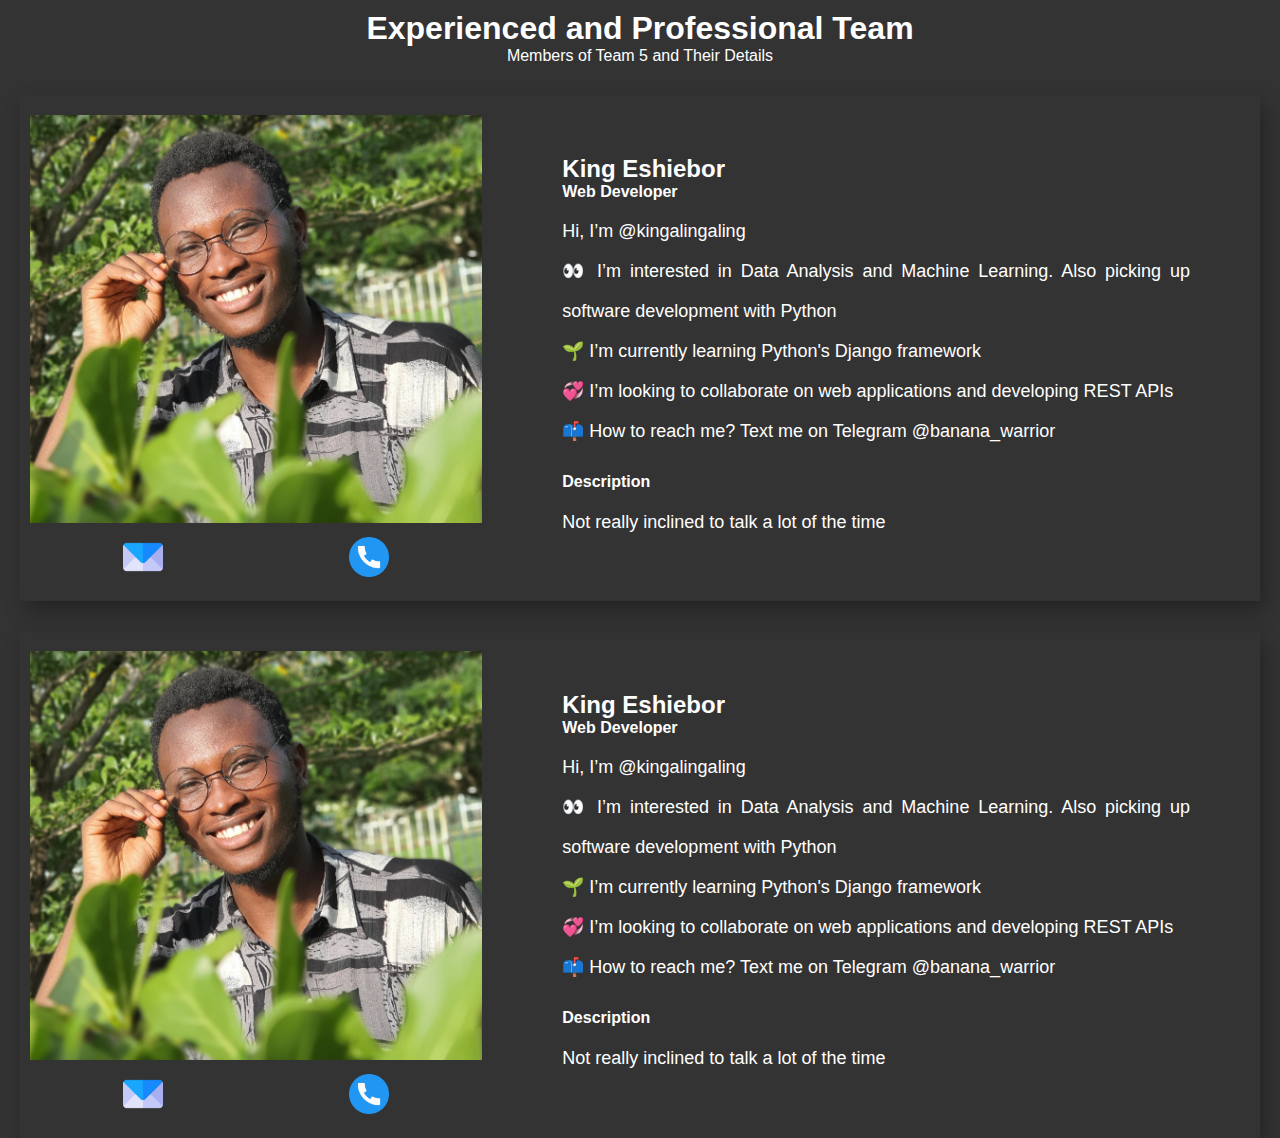
==== index.html @ 226937f5 "Rename team.html to index.html" ====
<!DOCTYPE html>
<html lang="en">
  <head>
    <meta charset="UTF-8" />
    <meta name="viewport" content="width=device-width, initial-scale=1.0" />
    <title>Teams</title>
    <link
      rel="shortcut icon"
      href="./assets/icons/teamwork.png"
      type="image/x-icon"
    />
    <link rel="stylesheet" href="./styles/style.css" />
  </head>
  <body>
    <section>
      <div class="header">
        <h1>Experienced and Professional Team</h1>
        <p>
          Members of Team 5 and Their Details
        </p>
      </div>
      <div class="card-container">
        <!-- Team Member 1 -->
        <div class="card">
          <div class="image-div">
            <img src="./assets/images/king.jpg" alt="" />
            <div>
              <a href="" class="contact"><img src="./assets/icons/email.png" alt="" /></a>
              <a href="" class="contact"><img src="./assets/icons/telephone.png" alt="" /></a>
            </div>
          </div>
          <div class="details">
            <h2>King Eshiebor</h2>
            <h4>Web Developer</h4>
            <p>
              Hi, I’m @kingalingaling <br />
              👀 I’m interested in Data Analysis and Machine Learning. Also
              picking up software development with Python <br />
              🌱 I’m currently learning Python's Django framework <br />
              💞️ I’m looking to collaborate on web applications and developing
              REST APIs <br />
              📫 How to reach me? Text me on Telegram @banana_warrior
            </p>
            <p><span>Description</span><br>Not really inclined to talk a lot of the time</p>
          </div>
        </div>
        <!-- Team Member 1 end -->
        <div class="card">
            <div class="image-div">
              <img src="./assets/images/king.jpg" alt="" />
              <div>
                <a href="" class="contact"><img src="./assets/icons/email.png" alt="" /></a>
                <a href="" class="contact"><img src="./assets/icons/telephone.png" alt="" /></a>
              </div>
            </div>
            <div class="details">
              <h2>King Eshiebor</h2>
              <h4>Web Developer</h4>
              <p>
                Hi, I’m @kingalingaling <br />
                👀 I’m interested in Data Analysis and Machine Learning. Also
                picking up software development with Python <br />
                🌱 I’m currently learning Python's Django framework <br />
                💞️ I’m looking to collaborate on web applications and developing
                REST APIs <br />
                📫 How to reach me? Text me on Telegram @banana_warrior
              </p>
              <p><span>Description</span><br>Not really inclined to talk a lot of the time</p>
            </div>
          </div>
      </div>
    </section>
  </body>
</html>
---- styles/style.css ----
* {
  margin: 0;
  padding: 0;
  font-family: "Trebuchet MS", "Lucida Sans Unicode", "Lucida Grande",
    "Lucida Sans", Arial, sans-serif;
  list-style: none;
}

a {
  text-decoration: none;
}

body {
  background-color: rgb(0 0 0 /0.8);
  color: white;
}

.header {
  max-width: 90%;
  margin: 0 auto;
  text-align: center;
  padding-top: 10px;
}

.card-container {
  display: flex;
  flex-direction: column;
  align-items: center;
}

.card {
  padding: 20px 0;
  margin-top: 30px;
  width: 100%;
  display: flex;
  align-items: center;
  box-shadow: 5px 10px 20px rgb(0 0 0 /0.3);
}

.card:hover {
  cursor: pointer;
  animation-name: scale-up;
  animation-duration: 0.3s;
  animation-fill-mode: forwards;
}

.card img {
  width: 100%;
  height: auto;
}

.details {
  display: flex;
  flex-direction: column;
  padding-right: 20px;
}

.details p {
  font-size: x-small;
  padding-top: 10px;
  text-align: justify;
}

.details p span {
  font-size: medium;
  font-weight: bold;
}

.image-div {
  width: 50%;
  padding: 0 10px;
}

.image-div div {
  /* background-color: gray; */
  padding-top: 10px;
  display: flex;
  justify-content: space-around;
}

.contact img {
  width: 20px;
}

@media (min-width: 414px) {
    body {
        padding: 0px 20px;
    }
  .details p {
    font-size: medium;
  }
  .contact img {
    width: 30px;
  }
  .details {
    padding: 0px 50px;
  }
}

@media (min-width: 821px) {
  .contact img {
    width: 40px;
  }
  .details p {
    font-size: large;
    line-height: 40px;
  }
  .details {
    padding: 0px 70px;
  }
}

@keyframes scale-up {
    from {
        scale: 1;
    }
    to {
        scale:1.051;
    }
}
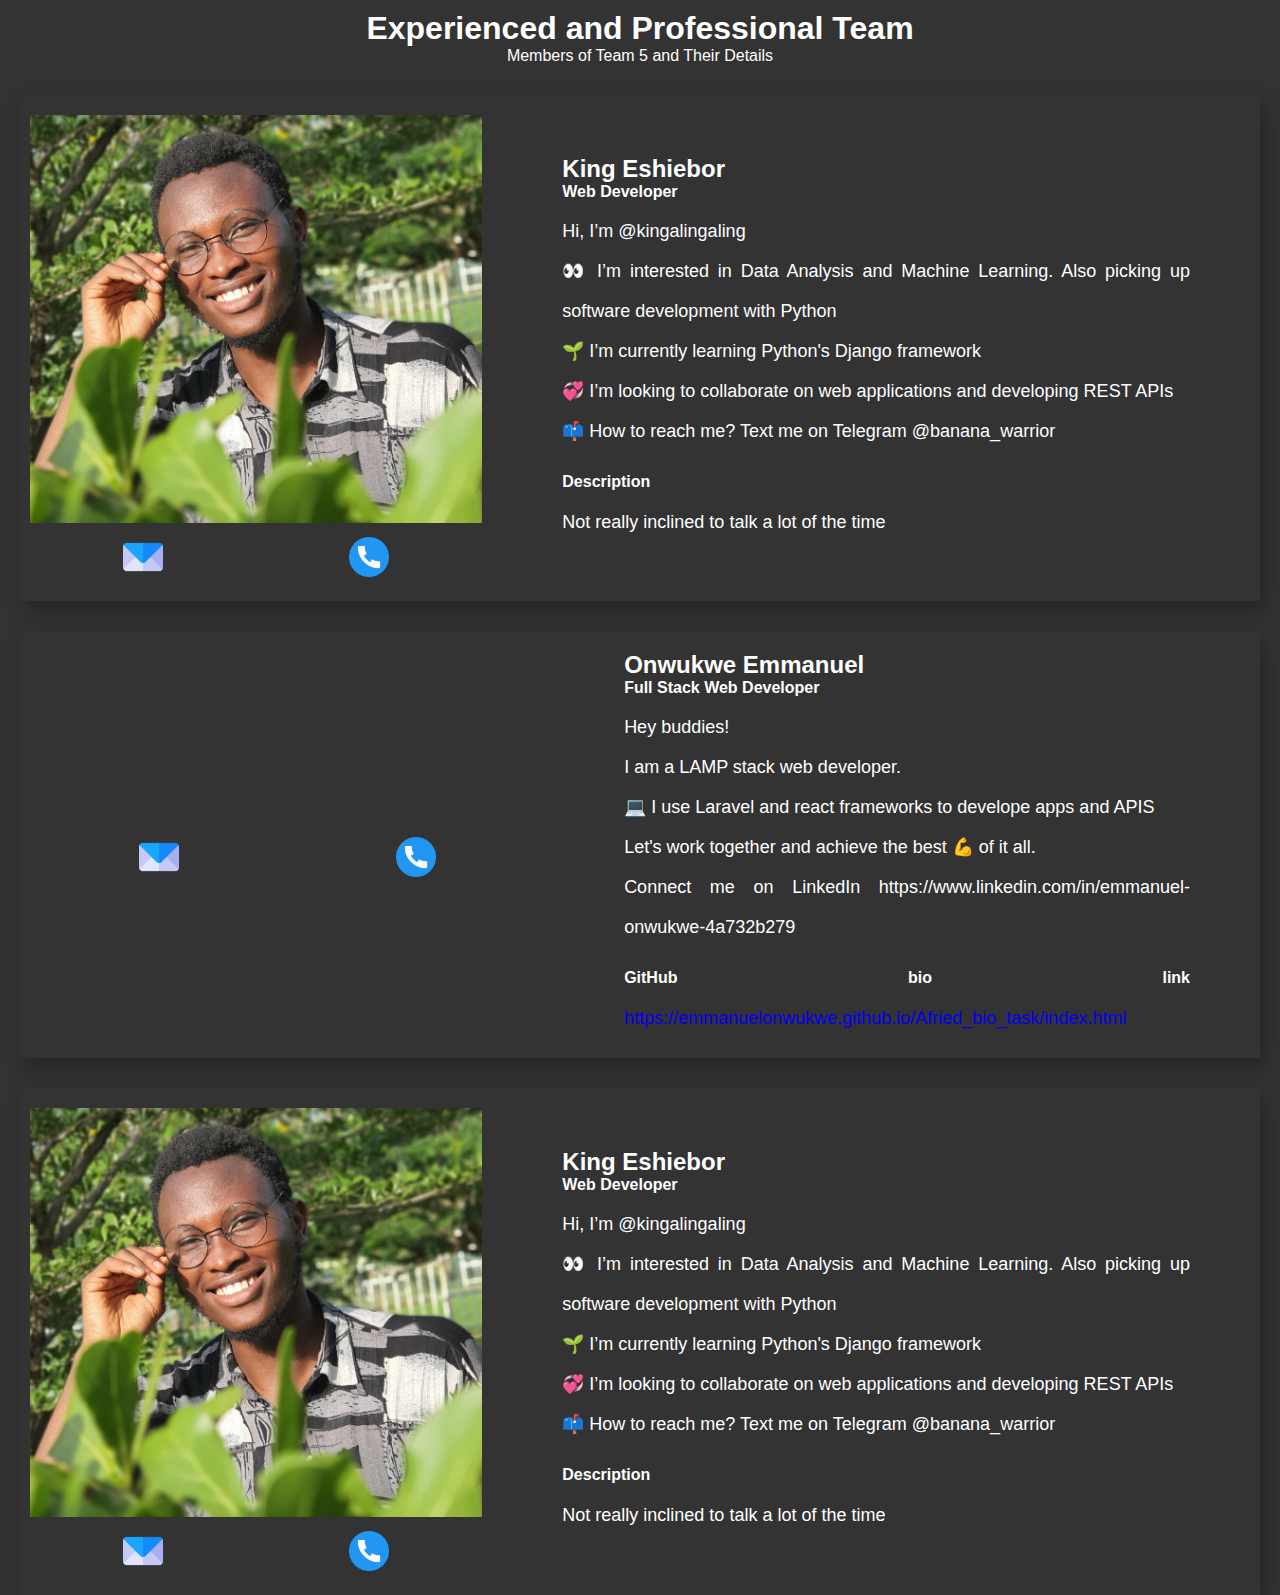
==== commit 27180e48: "Update index.html" ====
--- a/index.html
+++ b/index.html
@@ -44,6 +44,34 @@
             <p><span>Description</span><br>Not really inclined to talk a lot of the time</p>
           </div>
         </div>
+        <!-- Team Member 1 -->
+        <div class="card">
+          <div class="image-div">
+            <img src="./assets/images/emma.jpg" alt="" />
+            <div>
+              <a href="mailto: emmanuelonwukwe202@gmail.com" class="contact"><img src="./assets/icons/email.png" alt="" /></a>
+              <a href="tel:+2349060044077" class="contact"><img src="./assets/icons/telephone.png" alt="" /></a>
+            </div>
+          </div>
+          <div class="details">
+            <h2>Onwukwe Emmanuel</h2>
+            <h4>Full Stack Web Developer</h4>
+            <p>
+Hey buddies! 
+               <br />
+I am a LAMP stack web developer.
+                 <br />
+              💻 I use Laravel and react frameworks to develope apps and APIS <br />
+Let's work together and achieve the best 💪 of it all.
+              <br />
+              Connect me on LinkedIn  https://www.linkedin.com/in/emmanuel-onwukwe-4a732b279
+            </p>
+            <p><span>GitHub bio link</span>
+<a href="https://emmanuelonwukwe.github.io/Afried_bio_task/index.html">https://emmanuelonwukwe.github.io/Afried_bio_task/index.html</a>
+</p>
+          </div>
+        </div>
+        <!-- Team Member 1 end -->
         <!-- Team Member 1 end -->
         <div class="card">
             <div class="image-div">
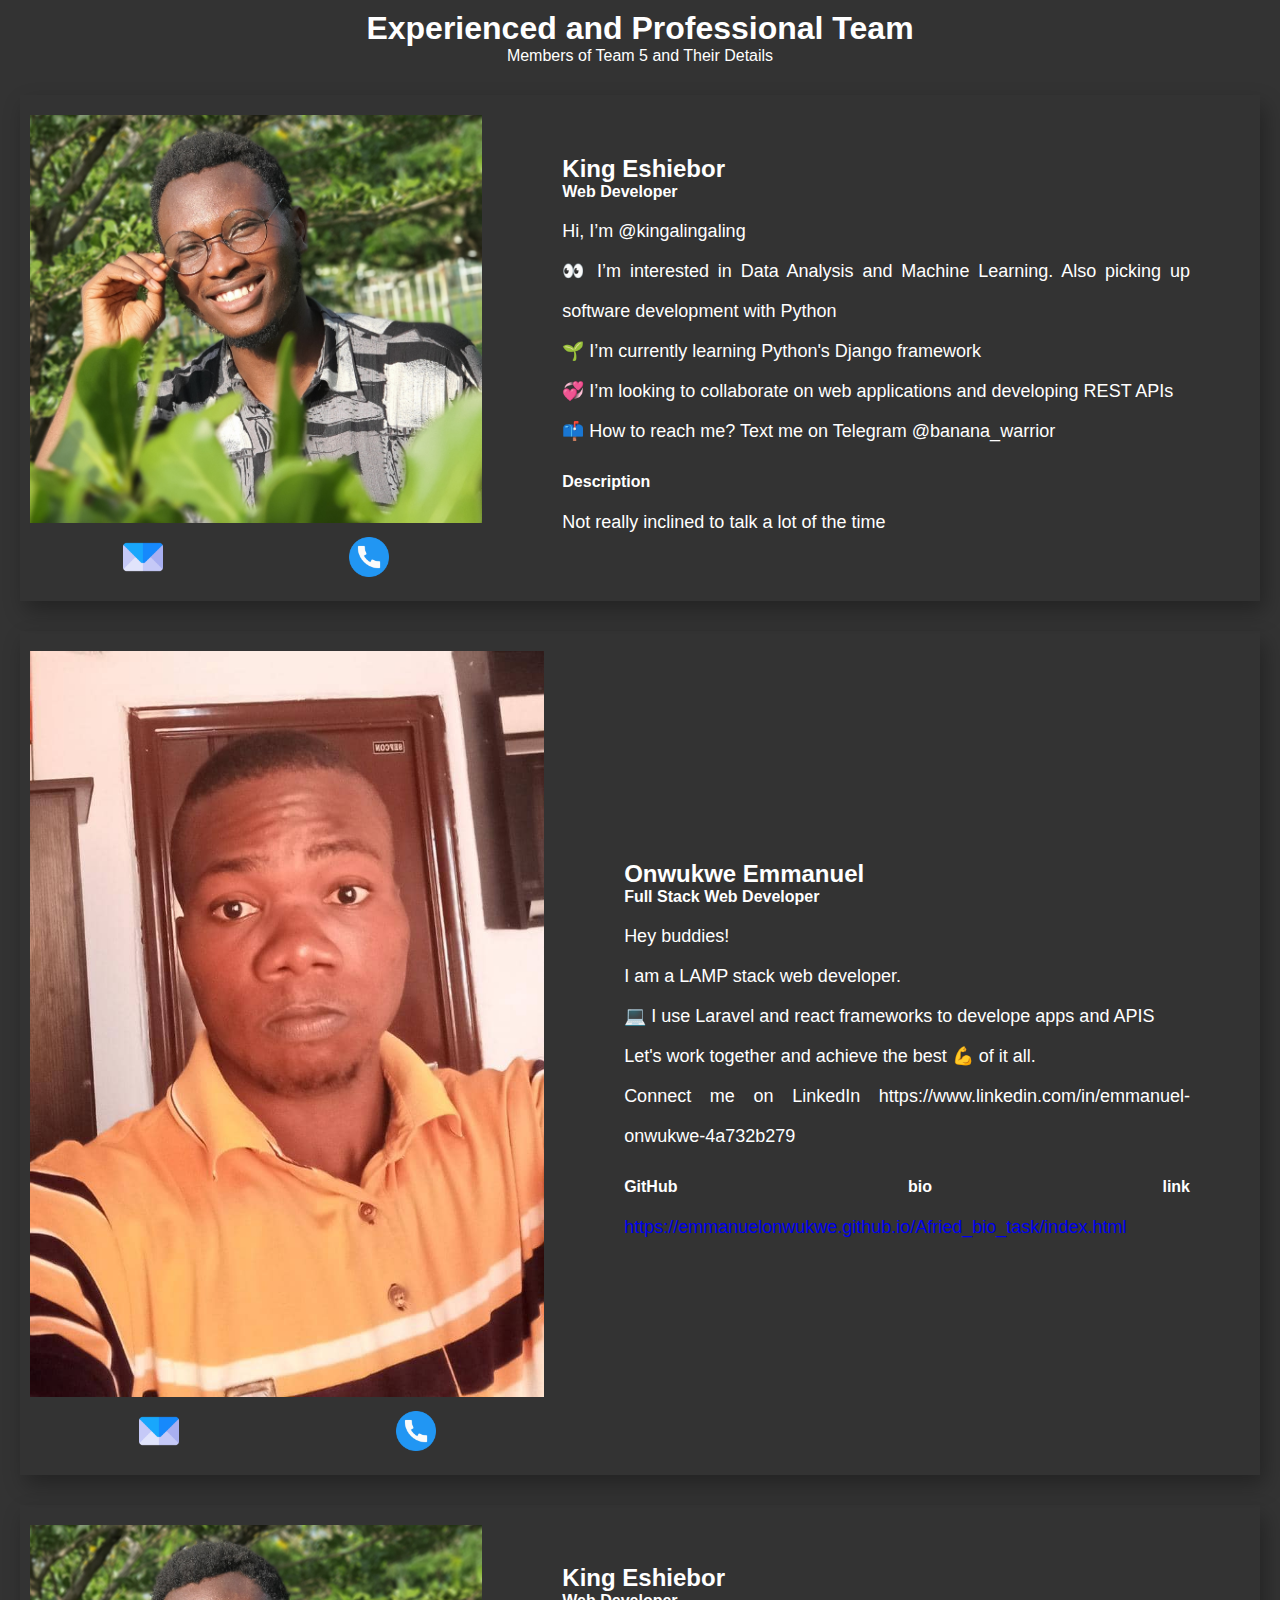
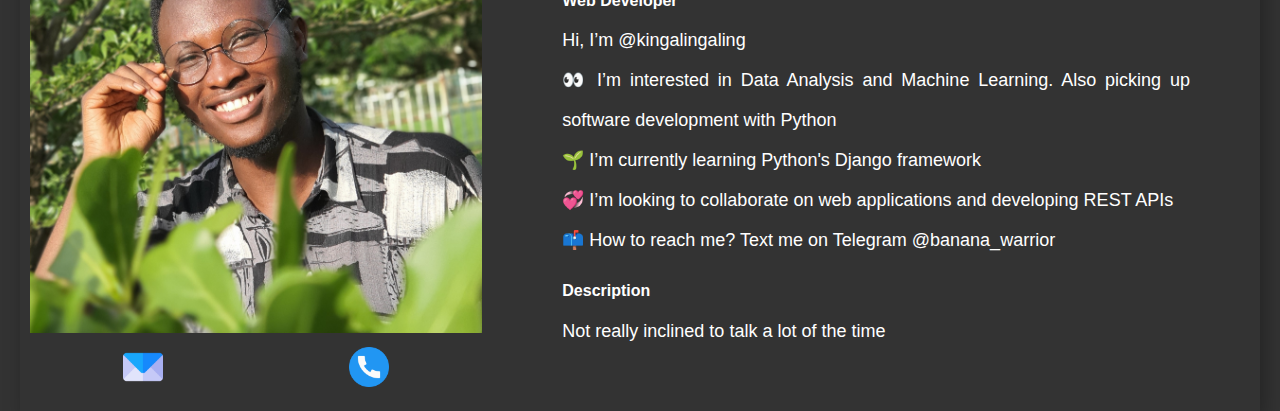
==== commit 052430cb: "updated" ====
--- a/index.html
+++ b/index.html
@@ -15,9 +15,7 @@
     <section>
       <div class="header">
         <h1>Experienced and Professional Team</h1>
-        <p>
-          Members of Team 5 and Their Details
-        </p>
+        <p>Members of Team 5 and Their Details</p>
       </div>
       <div class="card-container">
         <!-- Team Member 1 -->
@@ -25,8 +23,12 @@
           <div class="image-div">
             <img src="./assets/images/king.jpg" alt="" />
             <div>
-              <a href="" class="contact"><img src="./assets/icons/email.png" alt="" /></a>
-              <a href="" class="contact"><img src="./assets/icons/telephone.png" alt="" /></a>
+              <a href="" class="contact"
+                ><img src="./assets/icons/email.png" alt=""
+              /></a>
+              <a href="" class="contact"
+                ><img src="./assets/icons/telephone.png" alt=""
+              /></a>
             </div>
           </div>
           <div class="details">
@@ -41,7 +43,10 @@
               REST APIs <br />
               📫 How to reach me? Text me on Telegram @banana_warrior
             </p>
-            <p><span>Description</span><br>Not really inclined to talk a lot of the time</p>
+            <p>
+              <span>Description</span><br />Not really inclined to talk a lot of
+              the time
+            </p>
           </div>
         </div>
         <!-- Team Member 1 -->
@@ -49,53 +54,70 @@
           <div class="image-div">
             <img src="./assets/images/emma.jpg" alt="" />
             <div>
-              <a href="mailto: emmanuelonwukwe202@gmail.com" class="contact"><img src="./assets/icons/email.png" alt="" /></a>
-              <a href="tel:+2349060044077" class="contact"><img src="./assets/icons/telephone.png" alt="" /></a>
+              <a href="mailto: emmanuelonwukwe202@gmail.com" class="contact"
+                ><img src="./assets/icons/email.png" alt=""
+              /></a>
+              <a href="tel:+2349060044077" class="contact"
+                ><img src="./assets/icons/telephone.png" alt=""
+              /></a>
             </div>
           </div>
           <div class="details">
             <h2>Onwukwe Emmanuel</h2>
             <h4>Full Stack Web Developer</h4>
             <p>
-Hey buddies! 
-               <br />
-I am a LAMP stack web developer.
-                 <br />
-              💻 I use Laravel and react frameworks to develope apps and APIS <br />
-Let's work together and achieve the best 💪 of it all.
+              Hey buddies!
               <br />
-              Connect me on LinkedIn  https://www.linkedin.com/in/emmanuel-onwukwe-4a732b279
+              I am a LAMP stack web developer.
+              <br />
+              💻 I use Laravel and react frameworks to develope apps and APIS
+              <br />
+              Let's work together and achieve the best 💪 of it all.
+              <br />
+              Connect me on LinkedIn
+              https://www.linkedin.com/in/emmanuel-onwukwe-4a732b279
             </p>
-            <p><span>GitHub bio link</span>
-<a href="https://emmanuelonwukwe.github.io/Afried_bio_task/index.html">https://emmanuelonwukwe.github.io/Afried_bio_task/index.html</a>
-</p>
+            <p>
+              <span>GitHub bio link</span>
+              <a
+                href="https://emmanuelonwukwe.github.io/Afried_bio_task/index.html"
+                >https://emmanuelonwukwe.github.io/Afried_bio_task/index.html</a
+              >
+            </p>
           </div>
         </div>
         <!-- Team Member 1 end -->
         <!-- Team Member 1 end -->
         <div class="card">
-            <div class="image-div">
-              <img src="./assets/images/king.jpg" alt="" />
-              <div>
-                <a href="" class="contact"><img src="./assets/icons/email.png" alt="" /></a>
-                <a href="" class="contact"><img src="./assets/icons/telephone.png" alt="" /></a>
-              </div>
-            </div>
-            <div class="details">
-              <h2>King Eshiebor</h2>
-              <h4>Web Developer</h4>
-              <p>
-                Hi, I’m @kingalingaling <br />
-                👀 I’m interested in Data Analysis and Machine Learning. Also
-                picking up software development with Python <br />
-                🌱 I’m currently learning Python's Django framework <br />
-                💞️ I’m looking to collaborate on web applications and developing
-                REST APIs <br />
-                📫 How to reach me? Text me on Telegram @banana_warrior
-              </p>
-              <p><span>Description</span><br>Not really inclined to talk a lot of the time</p>
+          <div class="image-div">
+            <img src="./assets/images/king.jpg" alt="" />
+            <div>
+              <a href="" class="contact"
+                ><img src="./assets/icons/email.png" alt=""
+              /></a>
+              <a href="" class="contact"
+                ><img src="./assets/icons/telephone.png" alt=""
+              /></a>
             </div>
           </div>
+          <div class="details">
+            <h2>King Eshiebor</h2>
+            <h4>Web Developer</h4>
+            <p>
+              Hi, I’m @kingalingaling <br />
+              👀 I’m interested in Data Analysis and Machine Learning. Also
+              picking up software development with Python <br />
+              🌱 I’m currently learning Python's Django framework <br />
+              💞️ I’m looking to collaborate on web applications and developing
+              REST APIs <br />
+              📫 How to reach me? Text me on Telegram @banana_warrior
+            </p>
+            <p>
+              <span>Description</span><br />Not really inclined to talk a lot of
+              the time
+            </p>
+          </div>
+        </div>
       </div>
     </section>
   </body>
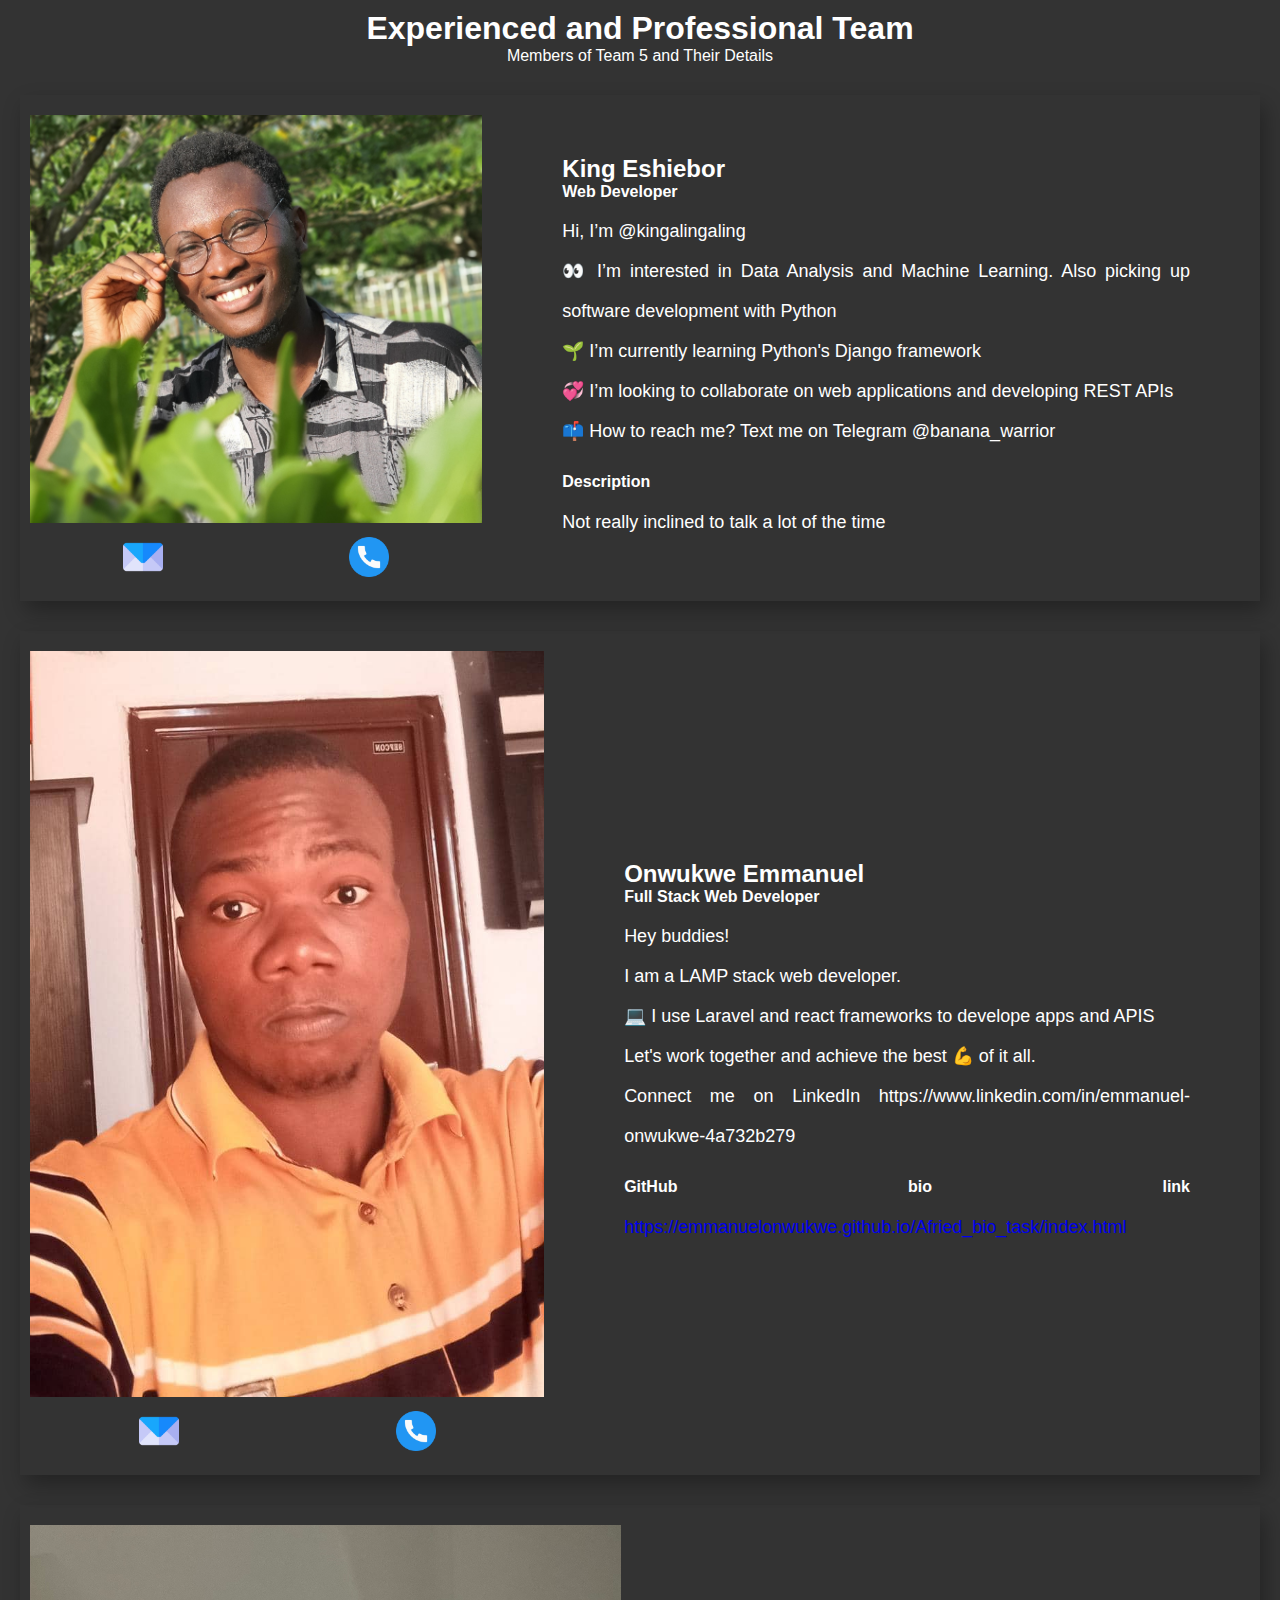
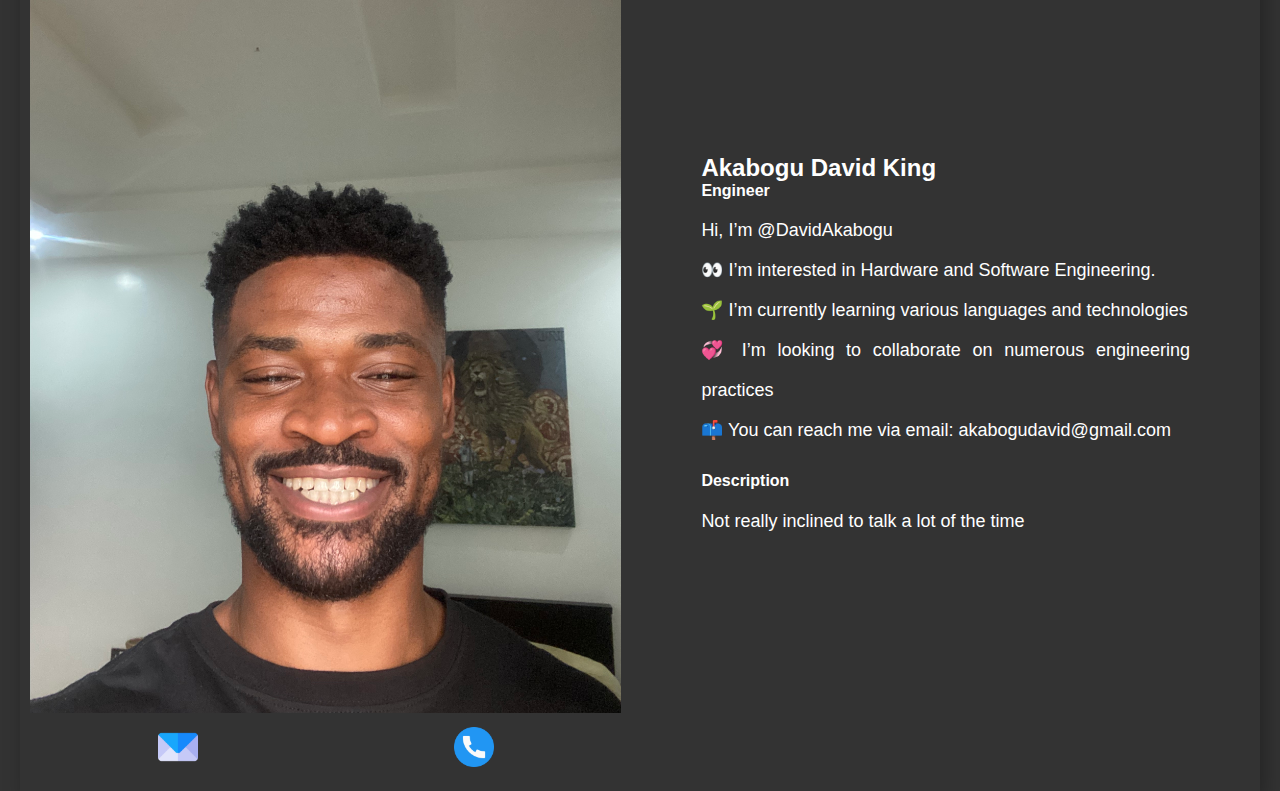
==== commit d340c78d: "team task" ====
--- a/index.html
+++ b/index.html
@@ -15,7 +15,9 @@
     <section>
       <div class="header">
         <h1>Experienced and Professional Team</h1>
-        <p>Members of Team 5 and Their Details</p>
+        <p>
+          Members of Team 5 and Their Details
+        </p>
       </div>
       <div class="card-container">
         <!-- Team Member 1 -->
@@ -23,12 +25,8 @@
           <div class="image-div">
             <img src="./assets/images/king.jpg" alt="" />
             <div>
-              <a href="" class="contact"
-                ><img src="./assets/icons/email.png" alt=""
-              /></a>
-              <a href="" class="contact"
-                ><img src="./assets/icons/telephone.png" alt=""
-              /></a>
+              <a href="" class="contact"><img src="./assets/icons/email.png" alt="" /></a>
+              <a href="" class="contact"><img src="./assets/icons/telephone.png" alt="" /></a>
             </div>
           </div>
           <div class="details">
@@ -43,10 +41,7 @@
               REST APIs <br />
               📫 How to reach me? Text me on Telegram @banana_warrior
             </p>
-            <p>
-              <span>Description</span><br />Not really inclined to talk a lot of
-              the time
-            </p>
+            <p><span>Description</span><br>Not really inclined to talk a lot of the time</p>
           </div>
         </div>
         <!-- Team Member 1 -->
@@ -54,70 +49,51 @@
           <div class="image-div">
             <img src="./assets/images/emma.jpg" alt="" />
             <div>
-              <a href="mailto: emmanuelonwukwe202@gmail.com" class="contact"
-                ><img src="./assets/icons/email.png" alt=""
-              /></a>
-              <a href="tel:+2349060044077" class="contact"
-                ><img src="./assets/icons/telephone.png" alt=""
-              /></a>
+              <a href="mailto: emmanuelonwukwe202@gmail.com" class="contact"><img src="./assets/icons/email.png" alt="" /></a>
+              <a href="tel:+2349060044077" class="contact"><img src="./assets/icons/telephone.png" alt="" /></a>
             </div>
           </div>
           <div class="details">
             <h2>Onwukwe Emmanuel</h2>
             <h4>Full Stack Web Developer</h4>
             <p>
-              Hey buddies!
+Hey buddies! 
+               <br />
+I am a LAMP stack web developer.
+                 <br />
+              💻 I use Laravel and react frameworks to develope apps and APIS <br />
+Let's work together and achieve the best 💪 of it all.
               <br />
-              I am a LAMP stack web developer.
-              <br />
-              💻 I use Laravel and react frameworks to develope apps and APIS
-              <br />
-              Let's work together and achieve the best 💪 of it all.
-              <br />
-              Connect me on LinkedIn
-              https://www.linkedin.com/in/emmanuel-onwukwe-4a732b279
+              Connect me on LinkedIn  https://www.linkedin.com/in/emmanuel-onwukwe-4a732b279
             </p>
-            <p>
-              <span>GitHub bio link</span>
-              <a
-                href="https://emmanuelonwukwe.github.io/Afried_bio_task/index.html"
-                >https://emmanuelonwukwe.github.io/Afried_bio_task/index.html</a
-              >
-            </p>
+            <p><span>GitHub bio link</span>
+<a href="https://emmanuelonwukwe.github.io/Afried_bio_task/index.html">https://emmanuelonwukwe.github.io/Afried_bio_task/index.html</a>
+</p>
           </div>
         </div>
         <!-- Team Member 1 end -->
         <!-- Team Member 1 end -->
         <div class="card">
-          <div class="image-div">
-            <img src="./assets/images/king.jpg" alt="" />
-            <div>
-              <a href="" class="contact"
-                ><img src="./assets/icons/email.png" alt=""
-              /></a>
-              <a href="" class="contact"
-                ><img src="./assets/icons/telephone.png" alt=""
-              /></a>
+            <div class="image-div">
+              <img src="./assets/images/IMG_5833.jpg" alt="" />
+              <div>
+                <a href="" class="contact"><img src="./assets/icons/email.png" alt="" /></a>
+                <a href="" class="contact"><img src="./assets/icons/telephone.png" alt="" /></a>
+              </div>
+            </div>
+            <div class="details">
+              <h2>Akabogu David King</h2>
+              <h4>Engineer</h4>
+              <p>
+                Hi, I’m @DavidAkabogu <br />
+                👀 I’m interested in Hardware and Software Engineering. <br />
+                🌱 I’m currently learning various languages and technologies <br />
+                💞️ I’m looking to collaborate on numerous engineering practices<br />
+                📫 You can reach me via email: akabogudavid@gmail.com
+              </p>
+              <p><span>Description</span><br>Not really inclined to talk a lot of the time</p>
             </div>
           </div>
-          <div class="details">
-            <h2>King Eshiebor</h2>
-            <h4>Web Developer</h4>
-            <p>
-              Hi, I’m @kingalingaling <br />
-              👀 I’m interested in Data Analysis and Machine Learning. Also
-              picking up software development with Python <br />
-              🌱 I’m currently learning Python's Django framework <br />
-              💞️ I’m looking to collaborate on web applications and developing
-              REST APIs <br />
-              📫 How to reach me? Text me on Telegram @banana_warrior
-            </p>
-            <p>
-              <span>Description</span><br />Not really inclined to talk a lot of
-              the time
-            </p>
-          </div>
-        </div>
       </div>
     </section>
   </body>
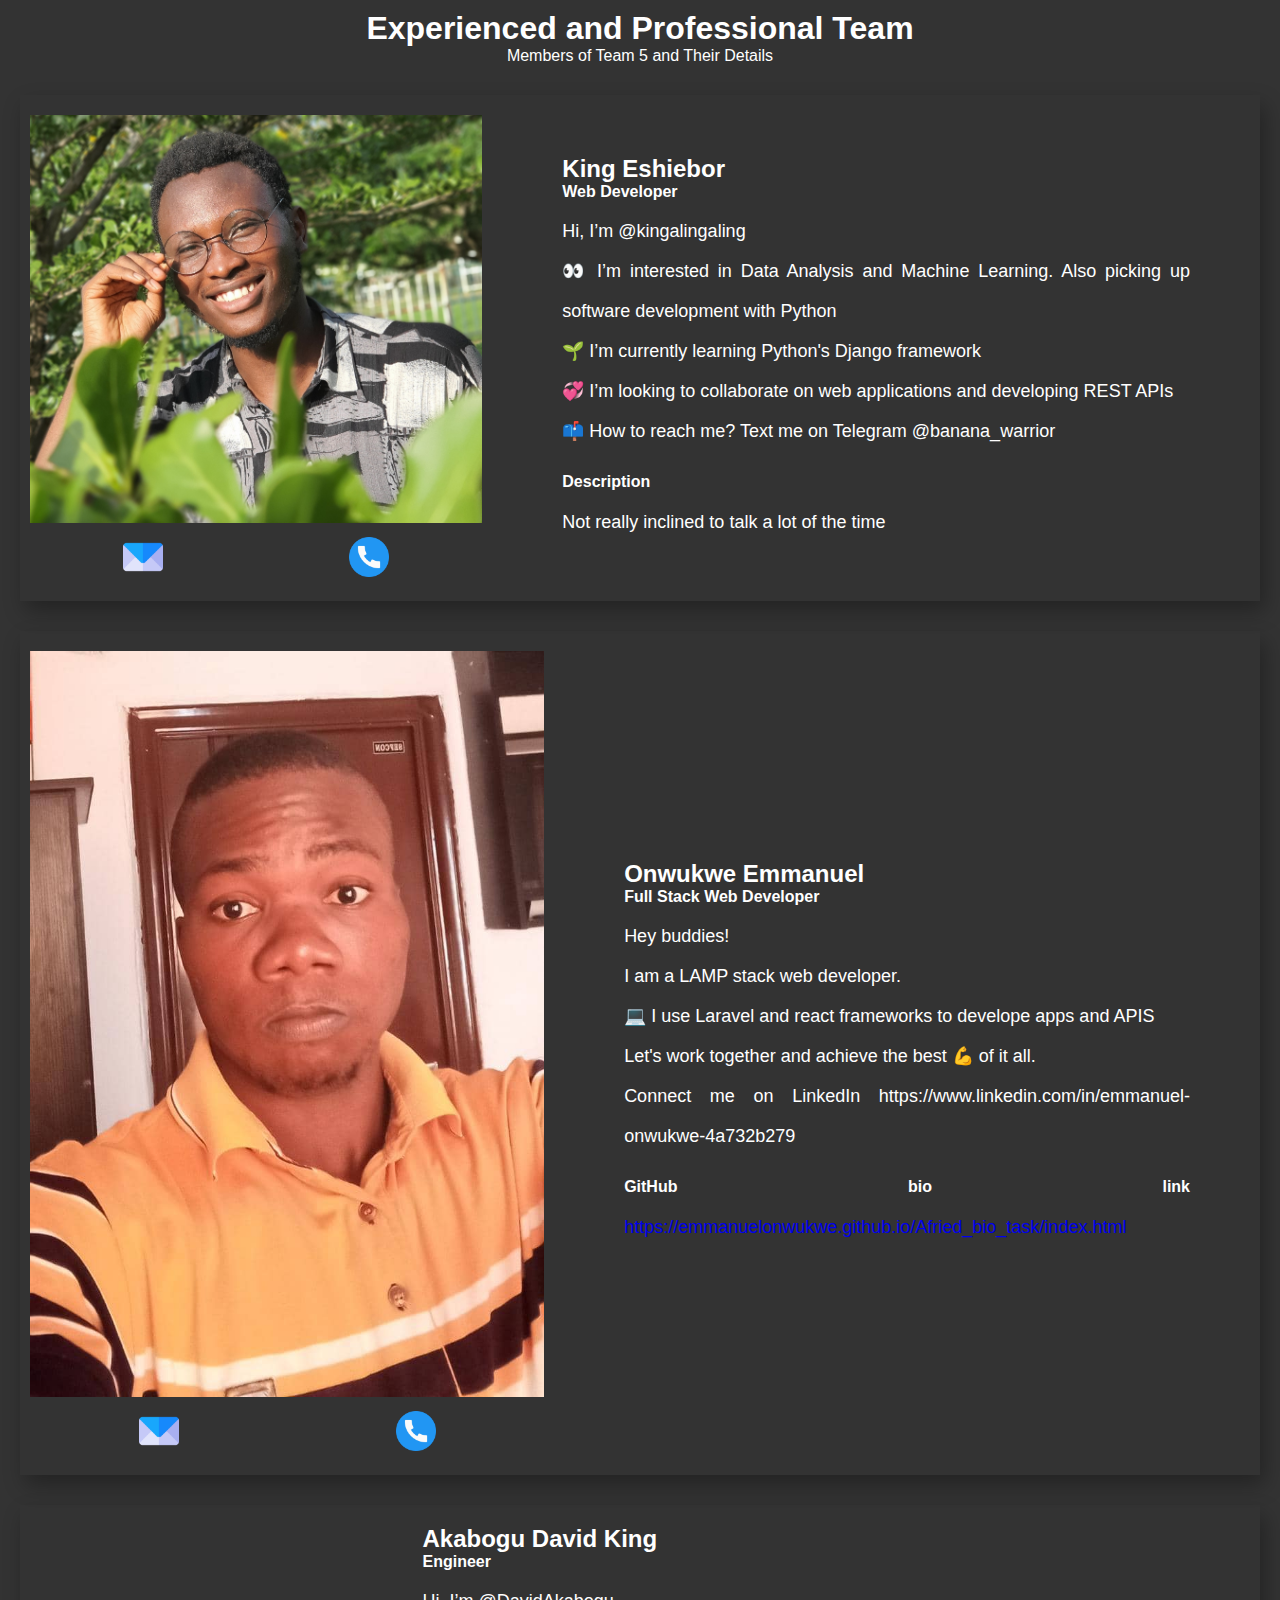
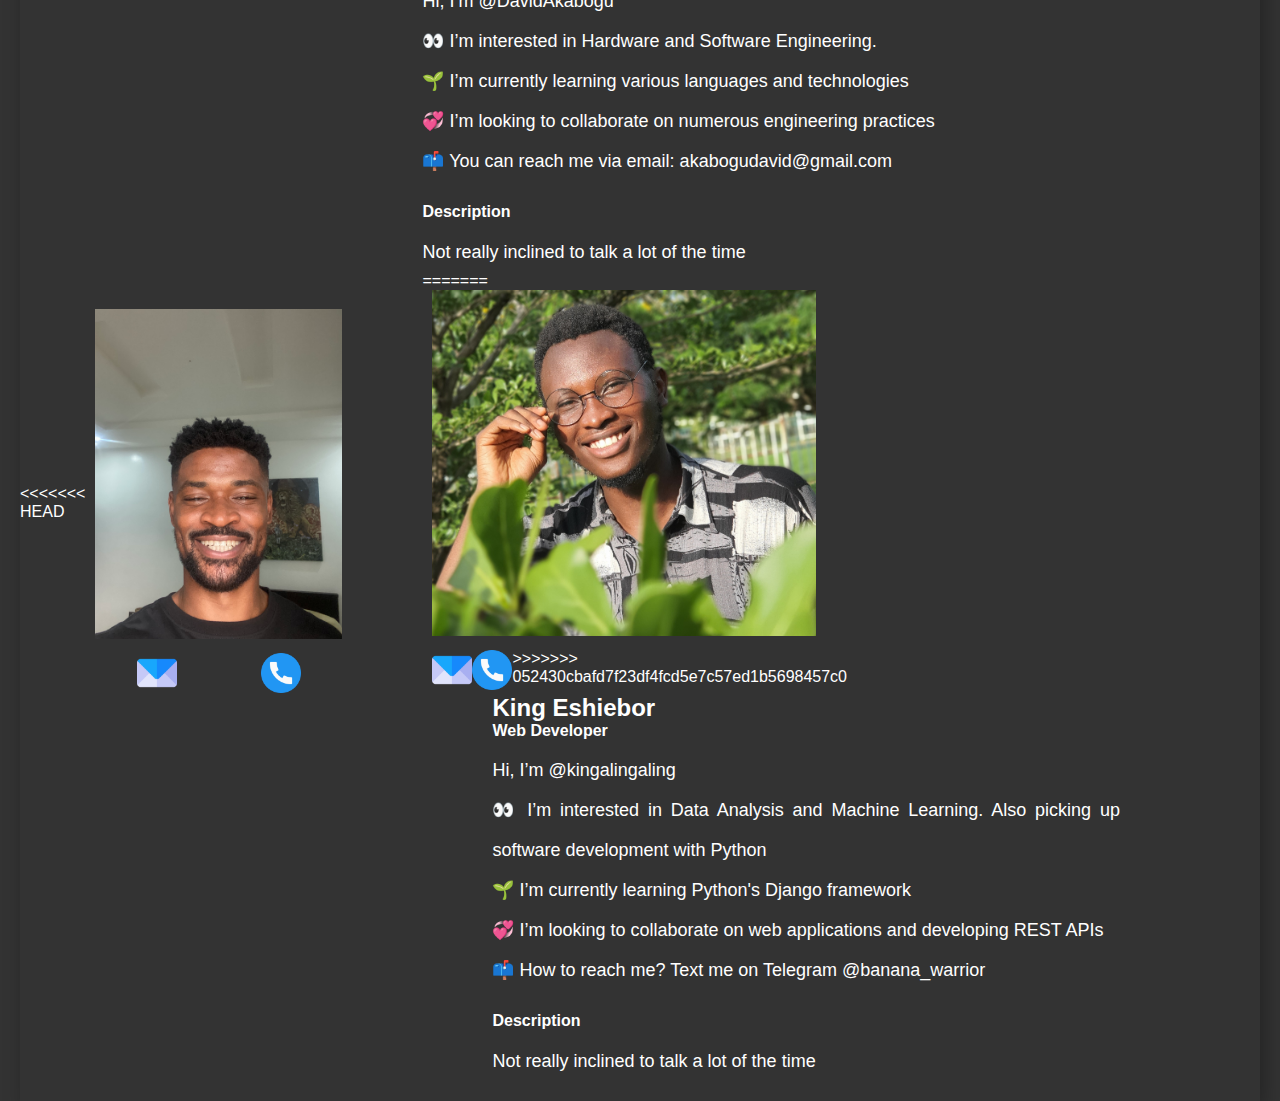
==== commit e78879e0: "team task" ====
--- a/index.html
+++ b/index.html
@@ -15,9 +15,7 @@
     <section>
       <div class="header">
         <h1>Experienced and Professional Team</h1>
-        <p>
-          Members of Team 5 and Their Details
-        </p>
+        <p>Members of Team 5 and Their Details</p>
       </div>
       <div class="card-container">
         <!-- Team Member 1 -->
@@ -25,8 +23,12 @@
           <div class="image-div">
             <img src="./assets/images/king.jpg" alt="" />
             <div>
-              <a href="" class="contact"><img src="./assets/icons/email.png" alt="" /></a>
-              <a href="" class="contact"><img src="./assets/icons/telephone.png" alt="" /></a>
+              <a href="" class="contact"
+                ><img src="./assets/icons/email.png" alt=""
+              /></a>
+              <a href="" class="contact"
+                ><img src="./assets/icons/telephone.png" alt=""
+              /></a>
             </div>
           </div>
           <div class="details">
@@ -41,7 +43,10 @@
               REST APIs <br />
               📫 How to reach me? Text me on Telegram @banana_warrior
             </p>
-            <p><span>Description</span><br>Not really inclined to talk a lot of the time</p>
+            <p>
+              <span>Description</span><br />Not really inclined to talk a lot of
+              the time
+            </p>
           </div>
         </div>
         <!-- Team Member 1 -->
@@ -49,31 +54,42 @@
           <div class="image-div">
             <img src="./assets/images/emma.jpg" alt="" />
             <div>
-              <a href="mailto: emmanuelonwukwe202@gmail.com" class="contact"><img src="./assets/icons/email.png" alt="" /></a>
-              <a href="tel:+2349060044077" class="contact"><img src="./assets/icons/telephone.png" alt="" /></a>
+              <a href="mailto: emmanuelonwukwe202@gmail.com" class="contact"
+                ><img src="./assets/icons/email.png" alt=""
+              /></a>
+              <a href="tel:+2349060044077" class="contact"
+                ><img src="./assets/icons/telephone.png" alt=""
+              /></a>
             </div>
           </div>
           <div class="details">
             <h2>Onwukwe Emmanuel</h2>
             <h4>Full Stack Web Developer</h4>
             <p>
-Hey buddies! 
-               <br />
-I am a LAMP stack web developer.
-                 <br />
-              💻 I use Laravel and react frameworks to develope apps and APIS <br />
-Let's work together and achieve the best 💪 of it all.
+              Hey buddies!
               <br />
-              Connect me on LinkedIn  https://www.linkedin.com/in/emmanuel-onwukwe-4a732b279
+              I am a LAMP stack web developer.
+              <br />
+              💻 I use Laravel and react frameworks to develope apps and APIS
+              <br />
+              Let's work together and achieve the best 💪 of it all.
+              <br />
+              Connect me on LinkedIn
+              https://www.linkedin.com/in/emmanuel-onwukwe-4a732b279
             </p>
-            <p><span>GitHub bio link</span>
-<a href="https://emmanuelonwukwe.github.io/Afried_bio_task/index.html">https://emmanuelonwukwe.github.io/Afried_bio_task/index.html</a>
-</p>
+            <p>
+              <span>GitHub bio link</span>
+              <a
+                href="https://emmanuelonwukwe.github.io/Afried_bio_task/index.html"
+                >https://emmanuelonwukwe.github.io/Afried_bio_task/index.html</a
+              >
+            </p>
           </div>
         </div>
         <!-- Team Member 1 end -->
         <!-- Team Member 1 end -->
         <div class="card">
+<<<<<<< HEAD
             <div class="image-div">
               <img src="./assets/images/IMG_5833.jpg" alt="" />
               <div>
@@ -92,8 +108,37 @@
                 📫 You can reach me via email: akabogudavid@gmail.com
               </p>
               <p><span>Description</span><br>Not really inclined to talk a lot of the time</p>
+=======
+          <div class="image-div">
+            <img src="./assets/images/king.jpg" alt="" />
+            <div>
+              <a href="" class="contact"
+                ><img src="./assets/icons/email.png" alt=""
+              /></a>
+              <a href="" class="contact"
+                ><img src="./assets/icons/telephone.png" alt=""
+              /></a>
+>>>>>>> 052430cbafd7f23df4fcd5e7c57ed1b5698457c0
             </div>
           </div>
+          <div class="details">
+            <h2>King Eshiebor</h2>
+            <h4>Web Developer</h4>
+            <p>
+              Hi, I’m @kingalingaling <br />
+              👀 I’m interested in Data Analysis and Machine Learning. Also
+              picking up software development with Python <br />
+              🌱 I’m currently learning Python's Django framework <br />
+              💞️ I’m looking to collaborate on web applications and developing
+              REST APIs <br />
+              📫 How to reach me? Text me on Telegram @banana_warrior
+            </p>
+            <p>
+              <span>Description</span><br />Not really inclined to talk a lot of
+              the time
+            </p>
+          </div>
+        </div>
       </div>
     </section>
   </body>
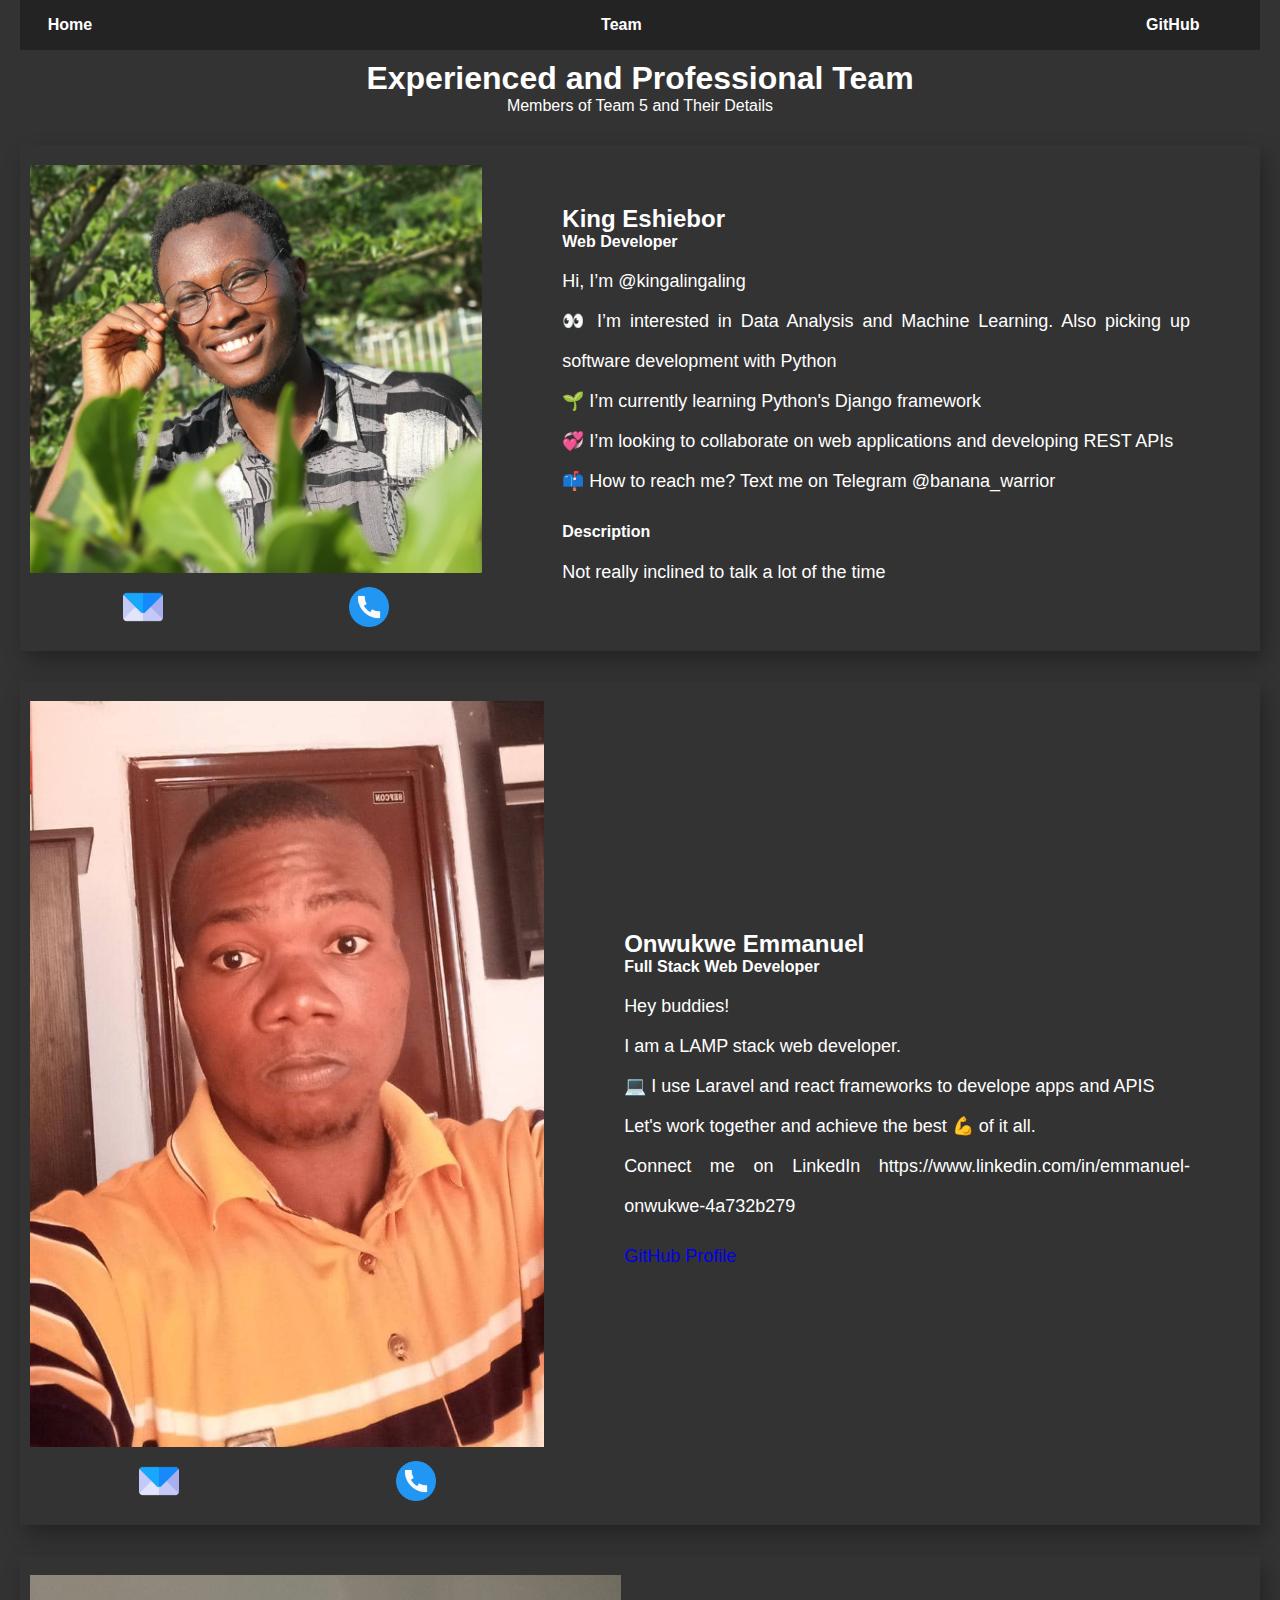
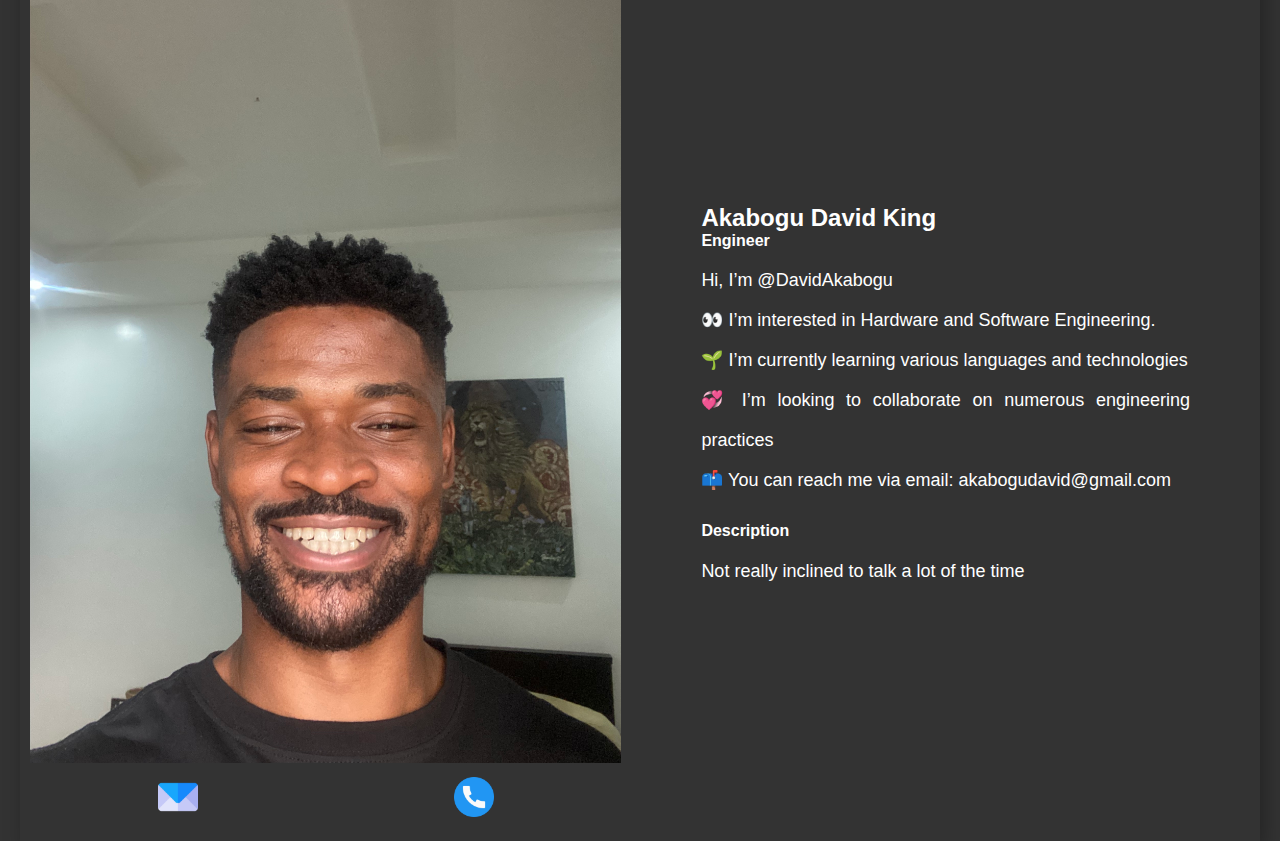
==== commit 489b859a: "Added Nav, Fixed links" ====
--- a/index.html
+++ b/index.html
@@ -12,6 +12,15 @@
     <link rel="stylesheet" href="./styles/style.css" />
   </head>
   <body>
+    <nav class="nav">
+      <ul class="nav-links">
+        <li><a href="https://kingalingaling.github.io/">Home</a></li>
+        <li><a href="#">Team</a></li>
+        <li>
+          <a href="https://github.com/kingalingaling/afried-stacked">GitHub</a>
+        </li>
+      </ul>
+    </nav>
     <section>
       <div class="header">
         <h1>Experienced and Professional Team</h1>
@@ -49,7 +58,7 @@
             </p>
           </div>
         </div>
-        <!-- Team Member 1 -->
+        <!-- Team Member 2 -->
         <div class="card">
           <div class="image-div">
             <img src="./assets/images/emma.jpg" alt="" />
@@ -78,68 +87,45 @@
               https://www.linkedin.com/in/emmanuel-onwukwe-4a732b279
             </p>
             <p>
-              <span>GitHub bio link</span>
               <a
                 href="https://emmanuelonwukwe.github.io/Afried_bio_task/index.html"
-                >https://emmanuelonwukwe.github.io/Afried_bio_task/index.html</a
+                >GitHub Profile</a
               >
             </p>
           </div>
         </div>
-        <!-- Team Member 1 end -->
-        <!-- Team Member 1 end -->
-        <div class="card">
-<<<<<<< HEAD
-            <div class="image-div">
-              <img src="./assets/images/IMG_5833.jpg" alt="" />
-              <div>
-                <a href="" class="contact"><img src="./assets/icons/email.png" alt="" /></a>
-                <a href="" class="contact"><img src="./assets/icons/telephone.png" alt="" /></a>
-              </div>
-            </div>
-            <div class="details">
-              <h2>Akabogu David King</h2>
-              <h4>Engineer</h4>
-              <p>
-                Hi, I’m @DavidAkabogu <br />
-                👀 I’m interested in Hardware and Software Engineering. <br />
-                🌱 I’m currently learning various languages and technologies <br />
-                💞️ I’m looking to collaborate on numerous engineering practices<br />
-                📫 You can reach me via email: akabogudavid@gmail.com
-              </p>
-              <p><span>Description</span><br>Not really inclined to talk a lot of the time</p>
-=======
-          <div class="image-div">
-            <img src="./assets/images/king.jpg" alt="" />
-            <div>
-              <a href="" class="contact"
-                ><img src="./assets/icons/email.png" alt=""
-              /></a>
-              <a href="" class="contact"
-                ><img src="./assets/icons/telephone.png" alt=""
-              /></a>
->>>>>>> 052430cbafd7f23df4fcd5e7c57ed1b5698457c0
-            </div>
-          </div>
-          <div class="details">
-            <h2>King Eshiebor</h2>
-            <h4>Web Developer</h4>
-            <p>
-              Hi, I’m @kingalingaling <br />
-              👀 I’m interested in Data Analysis and Machine Learning. Also
-              picking up software development with Python <br />
-              🌱 I’m currently learning Python's Django framework <br />
-              💞️ I’m looking to collaborate on web applications and developing
-              REST APIs <br />
-              📫 How to reach me? Text me on Telegram @banana_warrior
-            </p>
-            <p>
-              <span>Description</span><br />Not really inclined to talk a lot of
-              the time
-            </p>
+      </div>
+      <!-- Team Member 2 end -->
+      <!-- Team Member 3 -->
+      <div class="card">
+        <div class="image-div">
+          <img src="./assets/images/IMG_5833.jpg" alt="" />
+          <div>
+            <a href="" class="contact"
+              ><img src="./assets/icons/email.png" alt=""
+            /></a>
+            <a href="" class="contact"
+              ><img src="./assets/icons/telephone.png" alt=""
+            /></a>
           </div>
         </div>
+        <div class="details">
+          <h2>Akabogu David King</h2>
+          <h4>Engineer</h4>
+          <p>
+            Hi, I’m @DavidAkabogu <br />
+            👀 I’m interested in Hardware and Software Engineering. <br />
+            🌱 I’m currently learning various languages and technologies <br />
+            💞️ I’m looking to collaborate on numerous engineering practices<br />
+            📫 You can reach me via email: akabogudavid@gmail.com
+          </p>
+          <p>
+            <span>Description</span><br />Not really inclined to talk a lot of
+            the time
+          </p>
+        </div>
       </div>
+      <!-- Team Member 3 end -->
     </section>
   </body>
 </html>
--- a/styles/style.css
+++ b/styles/style.css
@@ -81,6 +81,45 @@
 .contact img {
   width: 20px;
 }
+.nav {
+  display: flex;
+  width: 100%;
+  height: 50px;
+  justify-content: space-between;
+  /* padding: 0 10px; */
+  align-items: center;
+  color: white;
+  background-color: rgb(0 0 0 /0.3);
+}
+
+.nav-links {
+  display: flex;
+  width: 97%;
+  justify-content: space-between;
+  align-items: center;
+  text-align: center;
+  font-weight: bold;
+}
+
+.nav-links li:hover {
+  background-color: white;
+  color: black;
+}
+
+.nav-links li {
+  text-align: center;
+  width: 100px;
+  padding: 20px 0;
+  cursor: pointer;
+}
+
+.nav-links li a {
+  color: white;
+}
+
+.nav-links li:hover a {
+  color: black;
+}
 
 @media (min-width: 414px) {
     body {
